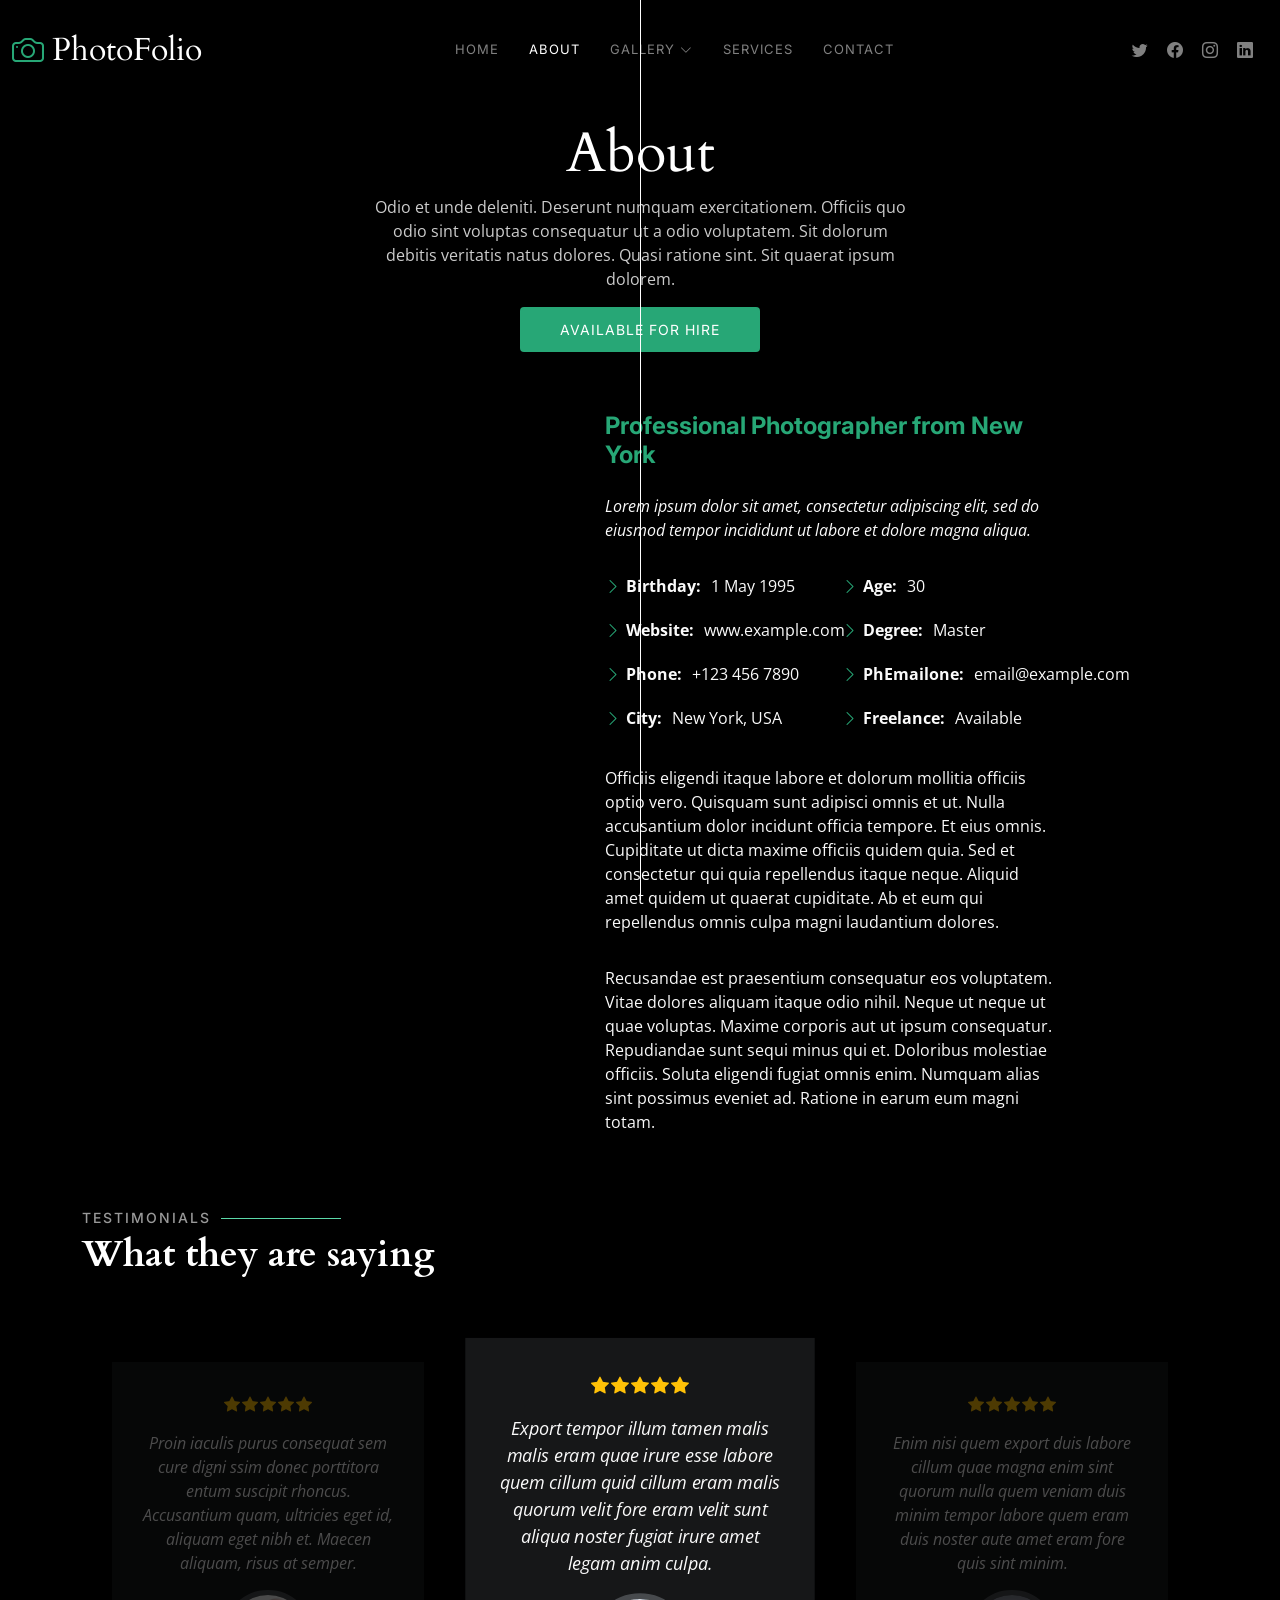
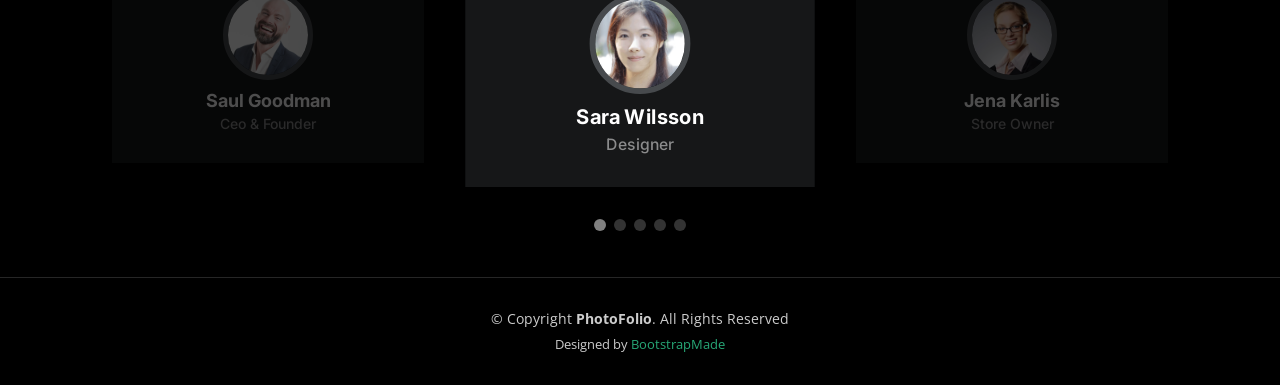
==== about.html @ 119ebf1f "initial" ====
<!DOCTYPE html>
<html lang="en">

<head>
  <meta charset="utf-8">
  <meta content="width=device-width, initial-scale=1.0" name="viewport">

  <title>PhotoFolio Bootstrap Template - About</title>
  <meta content="" name="description">
  <meta content="" name="keywords">

  <!-- Favicons -->
  <link href="assets/img/favicon.png" rel="icon">
  <link href="assets/img/apple-touch-icon.png" rel="apple-touch-icon">

  <!-- Google Fonts -->
  <link rel="preconnect" href="https://fonts.googleapis.com">
  <link rel="preconnect" href="https://fonts.gstatic.com" crossorigin>
  <link href="https://fonts.googleapis.com/css2?family=Open+Sans:ital,wght@0,300;0,400;0,500;0,600;0,700;1,300;1,400;1,600;1,700&family=Inter:ital,wght@0,300;0,400;0,500;0,600;0,700;1,300;1,400;1,500;1,600;1,700&family=Cardo:ital,wght@0,400;0,700;1,400&display=swap" rel="stylesheet">

  <!-- Vendor CSS Files -->
  <link href="assets/vendor/bootstrap/css/bootstrap.min.css" rel="stylesheet">
  <link href="assets/vendor/bootstrap-icons/bootstrap-icons.css" rel="stylesheet">
  <link href="assets/vendor/swiper/swiper-bundle.min.css" rel="stylesheet">
  <link href="assets/vendor/glightbox/css/glightbox.min.css" rel="stylesheet">
  <link href="assets/vendor/aos/aos.css" rel="stylesheet">

  <!-- Template Main CSS File -->
  <link href="assets/css/main.css" rel="stylesheet">

  <!-- =======================================================
  * Template Name: PhotoFolio
  * Updated: Sep 18 2023 with Bootstrap v5.3.2
  * Template URL: https://bootstrapmade.com/photofolio-bootstrap-photography-website-template/
  * Author: BootstrapMade.com
  * License: https://bootstrapmade.com/license/
  ======================================================== -->
</head>

<body>

  <!-- ======= Header ======= -->
  <header id="header" class="header d-flex align-items-center fixed-top">
    <div class="container-fluid d-flex align-items-center justify-content-between">

      <a href="index.html" class="logo d-flex align-items-center  me-auto me-lg-0">
        <!-- Uncomment the line below if you also wish to use an image logo -->
        <!-- <img src="assets/img/logo.png" alt=""> -->
        <i class="bi bi-camera"></i>
        <h1>PhotoFolio</h1>
      </a>

      <nav id="navbar" class="navbar">
        <ul>
          <li><a href="index.html">Home</a></li>
          <li><a href="about.html" class="active">About</a></li>
          <li class="dropdown"><a href="#"><span>Gallery</span> <i class="bi bi-chevron-down dropdown-indicator"></i></a>
            <ul>
              <li><a href="gallery.html">Nature</a></li>
              <li><a href="gallery.html">People</a></li>
              <li><a href="gallery.html">Architecture</a></li>
              <li><a href="gallery.html">Animals</a></li>
              <li><a href="gallery.html">Sports</a></li>
              <li><a href="gallery.html">Travel</a></li>
              <li class="dropdown"><a href="#"><span>Sub Menu</span> <i class="bi bi-chevron-down dropdown-indicator"></i></a>
                <ul>
                  <li><a href="#">Sub Menu 1</a></li>
                  <li><a href="#">Sub Menu 2</a></li>
                  <li><a href="#">Sub Menu 3</a></li>
                </ul>
              </li>
            </ul>
          </li>
          <li><a href="services.html">Services</a></li>
          <li><a href="contact.html">Contact</a></li>
        </ul>
      </nav><!-- .navbar -->

      <div class="header-social-links">
        <a href="#" class="twitter"><i class="bi bi-twitter"></i></a>
        <a href="#" class="facebook"><i class="bi bi-facebook"></i></a>
        <a href="#" class="instagram"><i class="bi bi-instagram"></i></a>
        <a href="#" class="linkedin"><i class="bi bi-linkedin"></i></i></a>
      </div>
      <i class="mobile-nav-toggle mobile-nav-show bi bi-list"></i>
      <i class="mobile-nav-toggle mobile-nav-hide d-none bi bi-x"></i>

    </div>
  </header><!-- End Header -->

  <main id="main" data-aos="fade" data-aos-delay="1500">

    <!-- ======= End Page Header ======= -->
    <div class="page-header d-flex align-items-center">
      <div class="container position-relative">
        <div class="row d-flex justify-content-center">
          <div class="col-lg-6 text-center">
            <h2>About</h2>
            <p>Odio et unde deleniti. Deserunt numquam exercitationem. Officiis quo odio sint voluptas consequatur ut a odio voluptatem. Sit dolorum debitis veritatis natus dolores. Quasi ratione sint. Sit quaerat ipsum dolorem.</p>

            <a class="cta-btn" href="contact.html">Available for hire</a>

          </div>
        </div>
      </div>
    </div><!-- End Page Header -->

    <!-- ======= About Section ======= -->
    <section id="about" class="about">
      <div class="container">

        <div class="row gy-4 justify-content-center">
          <div class="col-lg-4">
            <img src="assets/img/profile-img.jpg" class="img-fluid" alt="">
          </div>
          <div class="col-lg-5 content">
            <h2>Professional Photographer from New York</h2>
            <p class="fst-italic py-3">
              Lorem ipsum dolor sit amet, consectetur adipiscing elit, sed do eiusmod tempor incididunt ut labore et dolore
              magna aliqua.
            </p>
            <div class="row">
              <div class="col-lg-6">
                <ul>
                  <li><i class="bi bi-chevron-right"></i> <strong>Birthday:</strong> <span>1 May 1995</span></li>
                  <li><i class="bi bi-chevron-right"></i> <strong>Website:</strong> <span>www.example.com</span></li>
                  <li><i class="bi bi-chevron-right"></i> <strong>Phone:</strong> <span>+123 456 7890</span></li>
                  <li><i class="bi bi-chevron-right"></i> <strong>City:</strong> <span>New York, USA</span></li>
                </ul>
              </div>
              <div class="col-lg-6">
                <ul>
                  <li><i class="bi bi-chevron-right"></i> <strong>Age:</strong> <span>30</span></li>
                  <li><i class="bi bi-chevron-right"></i> <strong>Degree:</strong> <span>Master</span></li>
                  <li><i class="bi bi-chevron-right"></i> <strong>PhEmailone:</strong> <span>email@example.com</span></li>
                  <li><i class="bi bi-chevron-right"></i> <strong>Freelance:</strong> <span>Available</span></li>
                </ul>
              </div>
            </div>
            <p class="py-3">
              Officiis eligendi itaque labore et dolorum mollitia officiis optio vero. Quisquam sunt adipisci omnis et ut. Nulla accusantium dolor incidunt officia tempore. Et eius omnis.
              Cupiditate ut dicta maxime officiis quidem quia. Sed et consectetur qui quia repellendus itaque neque. Aliquid amet quidem ut quaerat cupiditate. Ab et eum qui repellendus omnis culpa magni laudantium dolores.
            </p>
            <p class="m-0">
              Recusandae est praesentium consequatur eos voluptatem. Vitae dolores aliquam itaque odio nihil. Neque ut neque ut quae voluptas. Maxime corporis aut ut ipsum consequatur. Repudiandae sunt sequi minus qui et. Doloribus molestiae officiis.
              Soluta eligendi fugiat omnis enim. Numquam alias sint possimus eveniet ad. Ratione in earum eum magni totam.
            </p>
          </div>
        </div>

      </div>
    </section><!-- End About Section -->

    <!-- ======= Testimonials Section ======= -->
    <section id="testimonials" class="testimonials">
      <div class="container">

        <div class="section-header">
          <h2>Testimonials</h2>
          <p>What they are saying</p>
        </div>

        <div class="slides-3 swiper">
          <div class="swiper-wrapper">

            <div class="swiper-slide">
              <div class="testimonial-item">
                <div class="stars">
                  <i class="bi bi-star-fill"></i><i class="bi bi-star-fill"></i><i class="bi bi-star-fill"></i><i class="bi bi-star-fill"></i><i class="bi bi-star-fill"></i>
                </div>
                <p>
                  Proin iaculis purus consequat sem cure digni ssim donec porttitora entum suscipit rhoncus. Accusantium quam, ultricies eget id, aliquam eget nibh et. Maecen aliquam, risus at semper.
                </p>
                <div class="profile mt-auto">
                  <img src="assets/img/testimonials/testimonials-1.jpg" class="testimonial-img" alt="">
                  <h3>Saul Goodman</h3>
                  <h4>Ceo &amp; Founder</h4>
                </div>
              </div>
            </div><!-- End testimonial item -->

            <div class="swiper-slide">
              <div class="testimonial-item">
                <div class="stars">
                  <i class="bi bi-star-fill"></i><i class="bi bi-star-fill"></i><i class="bi bi-star-fill"></i><i class="bi bi-star-fill"></i><i class="bi bi-star-fill"></i>
                </div>
                <p>
                  Export tempor illum tamen malis malis eram quae irure esse labore quem cillum quid cillum eram malis quorum velit fore eram velit sunt aliqua noster fugiat irure amet legam anim culpa.
                </p>
                <div class="profile mt-auto">
                  <img src="assets/img/testimonials/testimonials-2.jpg" class="testimonial-img" alt="">
                  <h3>Sara Wilsson</h3>
                  <h4>Designer</h4>
                </div>
              </div>
            </div><!-- End testimonial item -->

            <div class="swiper-slide">
              <div class="testimonial-item">
                <div class="stars">
                  <i class="bi bi-star-fill"></i><i class="bi bi-star-fill"></i><i class="bi bi-star-fill"></i><i class="bi bi-star-fill"></i><i class="bi bi-star-fill"></i>
                </div>
                <p>
                  Enim nisi quem export duis labore cillum quae magna enim sint quorum nulla quem veniam duis minim tempor labore quem eram duis noster aute amet eram fore quis sint minim.
                </p>
                <div class="profile mt-auto">
                  <img src="assets/img/testimonials/testimonials-3.jpg" class="testimonial-img" alt="">
                  <h3>Jena Karlis</h3>
                  <h4>Store Owner</h4>
                </div>
              </div>
            </div><!-- End testimonial item -->

            <div class="swiper-slide">
              <div class="testimonial-item">
                <div class="stars">
                  <i class="bi bi-star-fill"></i><i class="bi bi-star-fill"></i><i class="bi bi-star-fill"></i><i class="bi bi-star-fill"></i><i class="bi bi-star-fill"></i>
                </div>
                <p>
                  Fugiat enim eram quae cillum dolore dolor amet nulla culpa multos export minim fugiat minim velit minim dolor enim duis veniam ipsum anim magna sunt elit fore quem dolore labore illum veniam.
                </p>
                <div class="profile mt-auto">
                  <img src="assets/img/testimonials/testimonials-4.jpg" class="testimonial-img" alt="">
                  <h3>Matt Brandon</h3>
                  <h4>Freelancer</h4>
                </div>
              </div>
            </div><!-- End testimonial item -->

            <div class="swiper-slide">
              <div class="testimonial-item">
                <div class="stars">
                  <i class="bi bi-star-fill"></i><i class="bi bi-star-fill"></i><i class="bi bi-star-fill"></i><i class="bi bi-star-fill"></i><i class="bi bi-star-fill"></i>
                </div>
                <p>
                  Quis quorum aliqua sint quem legam fore sunt eram irure aliqua veniam tempor noster veniam enim culpa labore duis sunt culpa nulla illum cillum fugiat legam esse veniam culpa fore nisi cillum quid.
                </p>
                <div class="profile mt-auto">
                  <img src="assets/img/testimonials/testimonials-5.jpg" class="testimonial-img" alt="">
                  <h3>John Larson</h3>
                  <h4>Entrepreneur</h4>
                </div>
              </div>
            </div><!-- End testimonial item -->

          </div>
          <div class="swiper-pagination"></div>
        </div>

      </div>
    </section><!-- End Testimonials Section -->

  </main><!-- End #main -->

  <!-- ======= Footer ======= -->
  <footer id="footer" class="footer">
    <div class="container">
      <div class="copyright">
        &copy; Copyright <strong><span>PhotoFolio</span></strong>. All Rights Reserved
      </div>
      <div class="credits">
        <!-- All the links in the footer should remain intact. -->
        <!-- You can delete the links only if you purchased the pro version. -->
        <!-- Licensing information: https://bootstrapmade.com/license/ -->
        <!-- Purchase the pro version with working PHP/AJAX contact form: https://bootstrapmade.com/photofolio-bootstrap-photography-website-template/ -->
        Designed by <a href="https://bootstrapmade.com/">BootstrapMade</a>
      </div>
    </div>
  </footer><!-- End Footer -->

  <a href="#" class="scroll-top d-flex align-items-center justify-content-center"><i class="bi bi-arrow-up-short"></i></a>

  <div id="preloader">
    <div class="line"></div>
  </div>

  <!-- Vendor JS Files -->
  <script src="assets/vendor/bootstrap/js/bootstrap.bundle.min.js"></script>
  <script src="assets/vendor/swiper/swiper-bundle.min.js"></script>
  <script src="assets/vendor/glightbox/js/glightbox.min.js"></script>
  <script src="assets/vendor/aos/aos.js"></script>
  <script src="assets/vendor/php-email-form/validate.js"></script>

  <!-- Template Main JS File -->
  <script src="assets/js/main.js"></script>

</body>

</html>
---- assets/css/main.css ----
/**
* Template Name: PhotoFolio
* Updated: Sep 18 2023 with Bootstrap v5.3.2
* Template URL: https://bootstrapmade.com/photofolio-bootstrap-photography-website-template/
* Author: BootstrapMade.com
* License: https://bootstrapmade.com/license/
*/

/*--------------------------------------------------------------
# Set main reusable colors and fonts using CSS variables
# Learn more about CSS variables at https://developer.mozilla.org/en-US/docs/Web/CSS/Using_CSS_custom_properties
--------------------------------------------------------------*/
/* Fonts */
:root {
  --font-default: "Open Sans", system-ui, -apple-system, "Segoe UI", Roboto, "Helvetica Neue", Arial, "Noto Sans", "Liberation Sans", sans-serif, "Apple Color Emoji", "Segoe UI Emoji", "Segoe UI Symbol", "Noto Color Emoji";
  --font-primary: "Inter", sans-serif;
  --font-secondary: "Cardo", sans-serif;
}

/* Colors */
:root {
  --color-default: #fafafa;
  --color-primary: #27a776;
  --color-secondary: #161718;
}

/* Smooth scroll behavior */
:root {
  scroll-behavior: smooth;
}

/*--------------------------------------------------------------
# General
--------------------------------------------------------------*/
body {
  font-family: var(--font-default);
  color: var(--color-default);
  background-color: #000;
}

a {
  color: var(--color-primary);
  text-decoration: none;
}

a:hover {
  color: #32cf93;
  text-decoration: none;
}

h1,
h2,
h3,
h4,
h5,
h6 {
  font-family: var(--font-primary);
}

/*--------------------------------------------------------------
# Sections & Section Header
--------------------------------------------------------------*/
.section-header {
  padding-bottom: 40px;
}

.section-header h2 {
  font-size: 14px;
  font-weight: 500;
  padding: 0;
  line-height: 1px;
  margin: 0 0 5px 0;
  letter-spacing: 2px;
  text-transform: uppercase;
  color: rgba(255, 255, 255, 0.6);
  font-family: var(--font-primary);
}

.section-header h2::after {
  content: "";
  width: 120px;
  height: 1px;
  display: inline-block;
  background: #5bd9a9;
  margin: 4px 10px;
}

.section-header p {
  margin: 0;
  margin: 0;
  font-size: 36px;
  font-weight: 700;
  font-family: var(--font-secondary);
  color: #fff;
}

/*--------------------------------------------------------------
# Page Header
--------------------------------------------------------------*/
.page-header {
  padding: 120px 0 60px 0;
  min-height: 30vh;
  position: relative;
}

.page-header h2 {
  font-size: 56px;
  font-weight: 500;
  color: #fff;
  font-family: var(--font-secondary);
}

@media (max-width: 768px) {
  .page-header h2 {
    font-size: 36px;
  }
}

.page-header p {
  color: rgba(255, 255, 255, 0.8);
}

.page-header .cta-btn {
  font-family: var(--font-primary);
  font-weight: 400;
  font-size: 14px;
  display: inline-block;
  padding: 12px 40px;
  border-radius: 4px;
  letter-spacing: 1px;
  text-transform: uppercase;
  transition: 0.3s;
  color: #fff;
  background: var(--color-primary);
}

.page-header .cta-btn:hover {
  background: #2cbc85;
}

/*--------------------------------------------------------------
# Scroll top button
--------------------------------------------------------------*/
.scroll-top {
  position: fixed;
  visibility: hidden;
  opacity: 0;
  right: 15px;
  bottom: -15px;
  z-index: 99999;
  background: var(--color-primary);
  width: 44px;
  height: 44px;
  border-radius: 50px;
  transition: all 0.4s;
}

.scroll-top i {
  font-size: 24px;
  color: #fff;
  line-height: 0;
}

.scroll-top:hover {
  background: rgba(39, 167, 118, 0.8);
  color: #fff;
}

.scroll-top.active {
  visibility: visible;
  opacity: 1;
  bottom: 15px;
}

/*--------------------------------------------------------------
# Preloader
--------------------------------------------------------------*/
#preloader {
  display: flex;
  position: fixed;
  inset: 0;
  width: 100%;
  height: 100vh;
  z-index: 99999;
}

#preloader:before,
#preloader:after {
  content: "";
  background-color: var(--color-secondary);
  position: absolute;
  inset: 0;
  width: 50%;
  height: 100%;
  transition: all 0.3s ease 0s;
  z-index: -1;
}

#preloader:after {
  left: auto;
  right: 0;
}

#preloader .line {
  position: relative;
  overflow: hidden;
  margin: auto;
  width: 1px;
  height: 280px;
  transition: all 0.8s ease 0s;
}

#preloader .line:before {
  content: "";
  position: absolute;
  background-color: #fff;
  left: 0;
  top: 50%;
  width: 1px;
  height: 0%;
  transform: translateY(-50%);
  animation: lineincrease 1000ms ease-in-out 0s forwards;
}

#preloader .line:after {
  content: "";
  position: absolute;
  background-color: #999;
  left: 0;
  top: 0;
  width: 1px;
  height: 100%;
  transform: translateY(-100%);
  animation: linemove 1200ms linear 0s infinite;
  animation-delay: 2000ms;
}

#preloader.loaded .line {
  opacity: 0;
  height: 100% !important;
}

#preloader.loaded .line:after {
  opacity: 0;
}

#preloader.loaded:before,
#preloader.loaded:after {
  animation: preloaderfinish 300ms ease-in-out 500ms forwards;
}

@keyframes lineincrease {
  0% {
    height: 0%;
  }

  100% {
    height: 100%;
  }
}

@keyframes linemove {
  0% {
    transform: translateY(200%);
  }

  100% {
    transform: translateY(-100%);
  }
}

@keyframes preloaderfinish {
  0% {
    width: 5 0%;
  }

  100% {
    width: 0%;
  }
}

/*--------------------------------------------------------------
# Header
--------------------------------------------------------------*/
.header {
  transition: all 0.5s;
  z-index: 997;
  padding: 30px 0;
  background-color: #000;
}

.header .logo {
  transition: 0.3s;
}

.header .logo img {
  max-height: 40px;
  margin-right: 8px;
}

.header .logo h1 {
  font-size: 32px;
  margin: 0;
  font-weight: 400;
  color: #fff;
  font-family: var(--font-secondary);
}

.header .logo i {
  font-size: 32px;
  margin-right: 8px;
  line-height: 0;
}

@media (max-width: 575px) {
  .header .logo h1 {
    font-size: 26px;
  }

  .header .logo i {
    font-size: 24px;
  }
}

.header .header-social-links {
  padding-right: 15px;
}

.header .header-social-links a {
  color: rgba(255, 255, 255, 0.5);
  padding-left: 15px;
  display: inline-block;
  line-height: 0px;
  transition: 0.3s;
  font-size: 16px;
}

.header .header-social-links a:hover {
  color: #fff;
}

@media (max-width: 575px) {
  .header .header-social-links a {
    padding-left: 5px;
  }
}

/*--------------------------------------------------------------
# Desktop Navigation
--------------------------------------------------------------*/
@media (min-width: 1280px) {
  .navbar {
    padding: 0;
  }

  .navbar ul {
    margin: 0;
    padding: 0;
    display: flex;
    list-style: none;
    align-items: center;
  }

  .navbar li {
    position: relative;
  }

  .navbar a,
  .navbar a:focus {
    display: flex;
    align-items: center;
    justify-content: space-between;
    padding: 10px 0 10px 30px;
    font-family: var(--font-primary);
    text-transform: uppercase;
    letter-spacing: 1px;
    font-size: 13px;
    font-weight: 400;
    color: rgba(255, 255, 255, 0.5);
    white-space: nowrap;
    transition: 0.3s;
  }

  .navbar a i,
  .navbar a:focus i {
    font-size: 12px;
    line-height: 0;
    margin-left: 5px;
  }

  .navbar a:hover,
  .navbar .active,
  .navbar .active:focus,
  .navbar li:hover>a {
    color: #fff;
  }

  .navbar .dropdown ul {
    display: block;
    position: absolute;
    left: 14px;
    top: calc(100% + 30px);
    margin: 0;
    padding: 10px 0;
    z-index: 99;
    opacity: 0;
    visibility: hidden;
    background: var(--color-secondary);
    transition: 0.3s;
    border-radius: 4px;
  }

  .navbar .dropdown ul li {
    min-width: 200px;
  }

  .navbar .dropdown ul a {
    padding: 10px 20px;
    font-size: 15px;
    text-transform: none;
    font-weight: 400;
  }

  .navbar .dropdown ul a i {
    font-size: 12px;
  }

  .navbar .dropdown ul a:hover,
  .navbar .dropdown ul .active:hover,
  .navbar .dropdown ul li:hover>a {
    color: #fff;
  }

  .navbar .dropdown:hover>ul {
    opacity: 1;
    top: 100%;
    visibility: visible;
  }

  .navbar .dropdown .dropdown ul {
    top: 0;
    left: calc(100% - 30px);
    visibility: hidden;
  }

  .navbar .dropdown .dropdown:hover>ul {
    opacity: 1;
    top: 0;
    left: 100%;
    visibility: visible;
  }
}

@media (min-width: 1280px) and (max-width: 1366px) {
  .navbar .dropdown .dropdown ul {
    left: -90%;
  }

  .navbar .dropdown .dropdown:hover>ul {
    left: -100%;
  }
}

@media (min-width: 1280px) {

  .mobile-nav-show,
  .mobile-nav-hide {
    display: none;
  }
}

/*--------------------------------------------------------------
# Mobile Navigation
--------------------------------------------------------------*/
@media (max-width: 1279px) {
  .navbar {
    position: fixed;
    top: 0;
    right: -100%;
    width: 100%;
    max-width: 400px;
    bottom: 0;
    transition: 0.3s;
    z-index: 9997;
  }

  .navbar ul {
    position: absolute;
    inset: 0;
    padding: 50px 0 10px 0;
    margin: 0;
    background: rgba(0, 0, 0, 0.9);
    overflow-y: auto;
    transition: 0.3s;
    z-index: 9998;
  }

  .navbar a,
  .navbar a:focus {
    display: flex;
    align-items: center;
    justify-content: space-between;
    padding: 10px 20px;
    font-family: var(--font-primary);
    font-size: 13px;
    text-transform: uppercase;
    font-weight: 400;
    color: rgba(255, 255, 255, 0.5);
    letter-spacing: 1px;
    white-space: nowrap;
    transition: 0.3s;
  }

  .navbar a i,
  .navbar a:focus i {
    font-size: 12px;
    line-height: 0;
    margin-left: 5px;
  }

  .navbar a:hover,
  .navbar .active,
  .navbar .active:focus,
  .navbar li:hover>a {
    color: #fff;
  }

  .navbar .dropdown ul,
  .navbar .dropdown .dropdown ul {
    position: static;
    display: none;
    padding: 10px 0;
    margin: 10px 20px;
    transition: all 0.5s ease-in-out;
    border: 1px solid black;
  }

  .navbar .dropdown>.dropdown-active,
  .navbar .dropdown .dropdown>.dropdown-active {
    display: block;
  }

  .mobile-nav-show {
    color: #fff;
    font-size: 28px;
    cursor: pointer;
    line-height: 0;
    transition: 0.5s;
    z-index: 9999;
    margin: 0 10px 0 10px;
  }

  .mobile-nav-hide {
    color: #fff;
    font-size: 32px;
    cursor: pointer;
    line-height: 0;
    transition: 0.5s;
    position: fixed;
    right: 20px;
    top: 20px;
    z-index: 9999;
  }

  .mobile-nav-active {
    overflow: hidden;
  }

  .mobile-nav-active .navbar {
    right: 0;
  }

  .mobile-nav-active .navbar:before {
    content: "";
    position: fixed;
    inset: 0;
    background: rgba(22, 23, 24, 0.8);
    z-index: 9996;
  }
}

/*--------------------------------------------------------------
# About Section
--------------------------------------------------------------*/
.about .content h2 {
  font-weight: 700;
  font-size: 24px;
  color: var(--color-primary);
}

.about .content ul {
  list-style: none;
  padding: 0;
}

.about .content ul li {
  margin-bottom: 20px;
  display: flex;
  align-items: center;
}

.about .content ul strong {
  margin-right: 10px;
}

.about .content ul i {
  font-size: 16px;
  margin-right: 5px;
  color: var(--color-primary);
  line-height: 0;
}

/*--------------------------------------------------------------
# Testimonials Section
--------------------------------------------------------------*/
.testimonials {
  margin-top: 80px;
}

.testimonials .testimonial-item {
  box-sizing: content-box;
  padding: 30px;
  margin: 40px 30px;
  background: var(--color-secondary);
  min-height: 320px;
  display: flex;
  flex-direction: column;
  text-align: center;
  transition: 0.3s;
}

.testimonials .testimonial-item .stars {
  margin-bottom: 15px;
}

.testimonials .testimonial-item .stars i {
  color: #ffc107;
  margin: 0 1px;
}

.testimonials .testimonial-item .testimonial-img {
  width: 90px;
  border-radius: 50%;
  border: 5px solid #474a4d;
  margin: 0 auto;
}

.testimonials .testimonial-item h3 {
  font-size: 18px;
  font-weight: bold;
  margin: 10px 0 5px 0;
  color: #fff;
}

.testimonials .testimonial-item h4 {
  font-size: 14px;
  color: rgba(255, 255, 255, 0.5);
  margin: 0;
}

.testimonials .testimonial-item p {
  font-style: italic;
  margin: 0 auto 15px auto;
}

.testimonials .swiper-pagination {
  margin-top: 20px;
  position: relative;
}

.testimonials .swiper-pagination .swiper-pagination-bullet {
  width: 12px;
  height: 12px;
  background-color: rgba(255, 255, 255, 0.2);
  opacity: 1;
}

.testimonials .swiper-pagination .swiper-pagination-bullet-active {
  background-color: rgba(255, 255, 255, 0.5);
}

.testimonials .swiper-slide {
  opacity: 0.3;
}

@media (max-width: 1199px) {
  .testimonials .swiper-slide-active {
    opacity: 1;
  }

  .testimonials .swiper-pagination {
    margin-top: 0;
  }

  .testimonials .testimonial-item {
    margin: 40px 20px;
  }
}

@media (min-width: 1200px) {
  .testimonials .swiper-slide-next {
    opacity: 1;
    transform: scale(1.12);
  }
}

/*--------------------------------------------------------------
# Pricing Section
--------------------------------------------------------------*/
.gallery {
  margin-top: 40px;
}

.gallery .gallery-item {
  position: relative;
  overflow: hidden;
  border-radius: 10px;
}

.gallery .gallery-item img {
  transition: 0.3s;
}

.gallery .gallery-links {
  position: absolute;
  inset: 0;
  opacity: 0;
  transition: all ease-in-out 0.3s;
  background: rgba(0, 0, 0, 0.6);
  z-index: 3;
}

.gallery .gallery-links .preview-link,
.gallery .gallery-links .details-link {
  font-size: 20px;
  color: rgba(255, 255, 255, 0.5);
  transition: 0.3s;
  line-height: 1.2;
  margin: 30px 8px 0 8px;
}

.gallery .gallery-links .preview-link:hover,
.gallery .gallery-links .details-link:hover {
  color: #fff;
}

.gallery .gallery-links .details-link {
  font-size: 30px;
  line-height: 0;
}

.gallery .gallery-item:hover .gallery-links {
  opacity: 1;
}

.gallery .gallery-item:hover .preview-link,
.gallery .gallery-item:hover .details-link {
  margin-top: 0;
}

.gallery .gallery-item:hover img {
  transform: scale(1.1);
}

.glightbox-clean .gslide-description {
  background: #222425;
}

.glightbox-clean .gslide-title {
  color: rgba(255, 255, 255, 0.8);
  margin: 0;
}

/*--------------------------------------------------------------
# Gallery Single Section
--------------------------------------------------------------*/
.gallery-single .portfolio-details-slider img {
  width: 100%;
}

.gallery-single .portfolio-details-slider .swiper-pagination .swiper-pagination-bullet {
  width: 12px;
  height: 12px;
  background-color: rgba(255, 255, 255, 0.7);
  opacity: 1;
}

.gallery-single .portfolio-details-slider .swiper-pagination .swiper-pagination-bullet-active {
  background-color: var(--color-primary);
}

.gallery-single .swiper-button-prev,
.gallery-single .swiper-button-next {
  width: 48px;
  height: 48px;
}

.gallery-single .swiper-button-prev:after,
.gallery-single .swiper-button-next:after {
  color: rgba(255, 255, 255, 0.8);
  background-color: rgba(0, 0, 0, 0.2);
  font-size: 24px;
  border-radius: 50%;
  width: 48px;
  height: 48px;
  display: flex;
  align-items: center;
  justify-content: center;
  transition: 0.3s;
}

.gallery-single .swiper-button-prev:hover:after,
.gallery-single .swiper-button-next:hover:after {
  background-color: rgba(0, 0, 0, 0.6);
}

@media (max-width: 575px) {

  .gallery-single .swiper-button-prev,
  .gallery-single .swiper-button-next {
    display: none;
  }
}

.gallery-single .portfolio-info h3 {
  font-size: 22px;
  font-weight: 700;
  margin-bottom: 20px;
  padding-bottom: 20px;
  position: relative;
  font-family: var(--font-secondary);
}

.gallery-single .portfolio-info h3:after {
  content: "";
  position: absolute;
  display: block;
  width: 50px;
  height: 3px;
  background: var(--color-primary);
  left: 0;
  bottom: 0;
}

.gallery-single .portfolio-info ul {
  list-style: none;
  padding: 0;
  font-size: 15px;
}

.gallery-single .portfolio-info ul li {
  display: flex;
  flex-direction: column;
  padding-bottom: 15px;
}

.gallery-single .portfolio-info ul strong {
  text-transform: uppercase;
  font-weight: 400;
  color: #6b7075;
  font-size: 14px;
}

.gallery-single .portfolio-info .btn-visit {
  padding: 8px 40px;
  background: var(--color-primary);
  color: #fff;
  border-radius: 50px;
  transition: 0.3s;
}

.gallery-single .portfolio-info .btn-visit:hover {
  background: #2cbc85;
}

.gallery-single .portfolio-description h2 {
  font-size: 26px;
  font-weight: 700;
  margin-bottom: 20px;
  color: #fff;
  font-family: var(--font-secondary);
}

.gallery-single .portfolio-description p {
  padding: 0;
}

.gallery-single .portfolio-description .testimonial-item {
  padding: 30px 30px 0 30px;
  position: relative;
  background: var(--color-secondary);
  height: 100%;
  margin-bottom: 50px;
}

.gallery-single .portfolio-description .testimonial-item .testimonial-img {
  width: 90px;
  border-radius: 50px;
  border: 6px solid #2e3133;
  float: left;
  margin: 0 10px 0 0;
}

.gallery-single .portfolio-description .testimonial-item h3 {
  font-size: 18px;
  font-weight: bold;
  margin: 15px 0 5px 0;
  padding-top: 20px;
}

.gallery-single .portfolio-description .testimonial-item h4 {
  font-size: 14px;
  color: rgba(255, 255, 255, 0.6);
  margin: 0;
}

.gallery-single .portfolio-description .testimonial-item .quote-icon-left,
.gallery-single .portfolio-description .testimonial-item .quote-icon-right {
  color: #5bd9a9;
  font-size: 26px;
  line-height: 0;
}

.gallery-single .portfolio-description .testimonial-item .quote-icon-left {
  display: inline-block;
  left: -5px;
  position: relative;
}

.gallery-single .portfolio-description .testimonial-item .quote-icon-right {
  display: inline-block;
  right: -5px;
  position: relative;
  top: 10px;
  transform: scale(-1, -1);
}

.gallery-single .portfolio-description .testimonial-item p {
  font-style: italic;
  margin: 0 0 15px 0 0 0;
  padding: 0;
}

/*--------------------------------------------------------------
# Services Section
--------------------------------------------------------------*/
.services .service-item {
  padding: 50px 30px;
  transition: all ease-in-out 0.4s;
  background: var(--color-secondary);
  height: 100%;
  overflow: hidden;
  z-index: 1;
}

.services .service-item:before {
  content: "";
  position: absolute;
  background: #1d1f20;
  top: -200px;
  transition: all 0.3s;
  z-index: -1;
}

.services .service-item i {
  background: var(--color-primary);
  color: #fff;
  font-size: 24px;
  transition: 0.3s;
  display: flex;
  align-items: center;
  justify-content: center;
  width: 56px;
  height: 56px;
  border-radius: 50%;
}

.services .service-item h4 {
  font-weight: 600;
  margin: 15px 0 0 0;
  transition: 0.3s;
  font-size: 20px;
}

.services .service-item h4 a {
  color: #fff;
}

.services .service-item p {
  line-height: 24px;
  font-size: 14px;
  margin: 15px 0 0 0;
}

.services .service-item:hover:before {
  background: var(--color-primary);
  right: 0;
  top: 0;
  width: 100%;
  height: 100%;
  border-radius: 0px;
}

.services .service-item:hover h4 a,
.services .service-item:hover p {
  color: #fff;
}

.services .service-item:hover i {
  background: #fff;
  color: var(--color-primary);
}

/*--------------------------------------------------------------
# Pricing Section
--------------------------------------------------------------*/
.pricing {
  margin-top: 80px;
}

.pricing .pricing-item {
  border-bottom: 1px dashed #474a4d;
  width: 100%;
  height: 100%;
  padding: 0 0 15px 0;
}

.pricing .pricing-item h3 {
  margin: 0;
  font-size: 18px;
  font-weight: 500;
  color: rgba(255, 255, 255, 0.6);
}

.pricing .pricing-item h4 {
  margin: 0;
  font-size: 16px;
}

/*--------------------------------------------------------------
# Contact Section
--------------------------------------------------------------*/
.contact .info-item+.info-item {
  margin-top: 40px;
}

.contact .info-item i {
  font-size: 20px;
  color: var(--color-primary);
  float: left;
  width: 44px;
  height: 44px;
  background: #222425;
  display: flex;
  justify-content: center;
  align-items: center;
  border-radius: 50px;
  transition: all 0.3s ease-in-out;
  margin-right: 15px;
}

.contact .info-item h4 {
  padding: 0;
  font-size: 20px;
  font-weight: 600;
  margin-bottom: 5px;
  color: rgba(255, 255, 255, 0.5);
}

.contact .info-item p {
  padding: 0;
  margin-bottom: 0;
  font-size: 14px;
  color: #fff;
}

.contact .info-item:hover i {
  background: var(--color-primary);
  color: #fff;
}

.contact .php-email-form {
  width: 100%;
}

.contact .php-email-form .form-group {
  padding-bottom: 8px;
}

.contact .php-email-form .error-message {
  display: none;
  color: #fff;
  background: #df1529;
  text-align: left;
  padding: 15px;
  font-weight: 600;
}

.contact .php-email-form .error-message br+br {
  margin-top: 25px;
}

.contact .php-email-form .sent-message {
  display: none;
  color: #fff;
  background: var(--color-primary);
  text-align: center;
  padding: 15px;
  font-weight: 600;
}

.contact .php-email-form .loading {
  display: none;
  background: var(--color-secondary);
  text-align: center;
  padding: 15px;
  color: rgba(255, 255, 255, 0.6);
}

.contact .php-email-form .loading:before {
  content: "";
  display: inline-block;
  border-radius: 50%;
  width: 24px;
  height: 24px;
  margin: 0 10px -6px 0;
  border: 3px solid var(--color-primary);
  border-top-color: var(--color-secondary);
  animation: animate-loading 1s linear infinite;
}

.contact .php-email-form input,
.contact .php-email-form textarea {
  border-radius: 4px;
  box-shadow: none;
  font-size: 14px;
  background-color: var(--color-secondary);
  border: 1px solid #2e3133;
  color: #fff;
}

.contact .php-email-form input {
  height: 44px;
}

.contact .php-email-form textarea {
  padding: 10px 12px;
}

.contact .php-email-form button[type=submit] {
  background: var(--color-primary);
  border: 0;
  padding: 10px 35px;
  color: #fff;
  transition: 0.4s;
  border-radius: 4px;
}

.contact .php-email-form button[type=submit]:hover {
  background: rgba(39, 167, 118, 0.8);
}

@keyframes animate-loading {
  0% {
    transform: rotate(0deg);
  }

  100% {
    transform: rotate(360deg);
  }
}

/*--------------------------------------------------------------
# Hero Section
--------------------------------------------------------------*/
.hero {
  width: 100%;
  min-height: 30vh;
  background: #000;
  background-size: cover;
  position: relative;
  padding: 140px 0 60px 0;
}

.hero h2 {
  margin: 0 0 10px 0;
  font-size: 38px;
  font-weight: 700;
  color: #fff;
  font-family: var(--font-secondary);
}

.hero h2 span {
  position: relative;
  z-index: 1;
  padding: 0 5px;
  display: inline-block;
}

.hero h2 span:before {
  content: "";
  position: absolute;
  height: 50%;
  bottom: 0;
  left: 0;
  right: 0;
  background: #AAB7B8;
  z-index: -1;
}

.hero p {
  color: rgba(255, 255, 255, 0.6);
  margin-bottom: 30px;
  font-size: 18px;
}

.hero .btn-get-started {
  font-family: var(--font-primary);
  font-weight: 400;
  font-size: 14px;
  display: inline-block;
  padding: 12px 40px;
  border-radius: 4px;
  letter-spacing: 1px;
  text-transform: uppercase;
  transition: 0.3s;
  color: #fff;
  background: var(--color-primary);
}

.hero .btn-get-started:hover {
  background: #2cbc85;
}

@media (max-width: 768px) {
  .hero h2 {
    font-size: 32px;
  }
}

/*--------------------------------------------------------------
# Footer
--------------------------------------------------------------*/
.footer {
  margin-top: 30px;
  padding: 30px 0;
  font-size: 14px;
  border-top: 1px solid rgba(255, 255, 255, 0.15);
}

.footer .copyright {
  text-align: center;
  color: rgba(255, 255, 255, 0.8);
}

.footer .credits {
  padding-top: 6px;
  text-align: center;
  font-size: 13px;
  color: rgba(255, 255, 255, 0.8);
}

.footer .credits a {
  color: var(--color-primary);
}
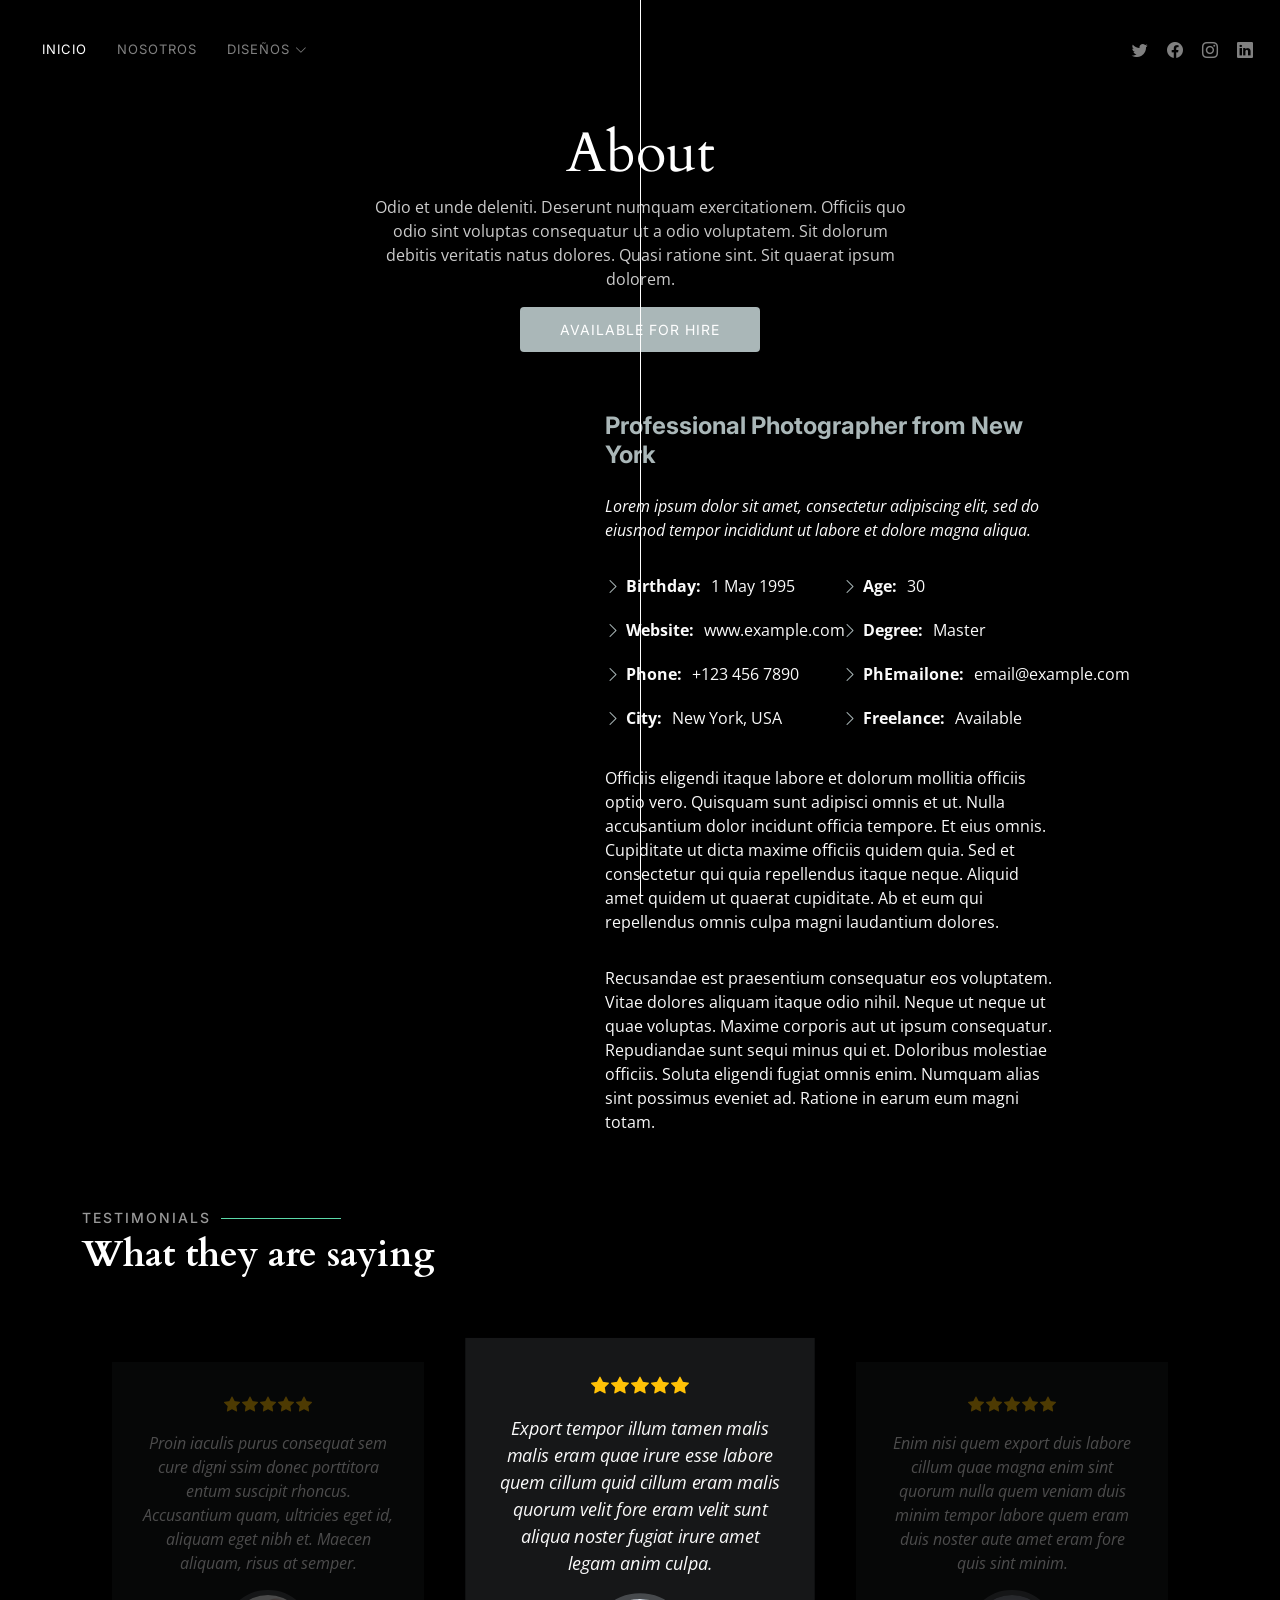
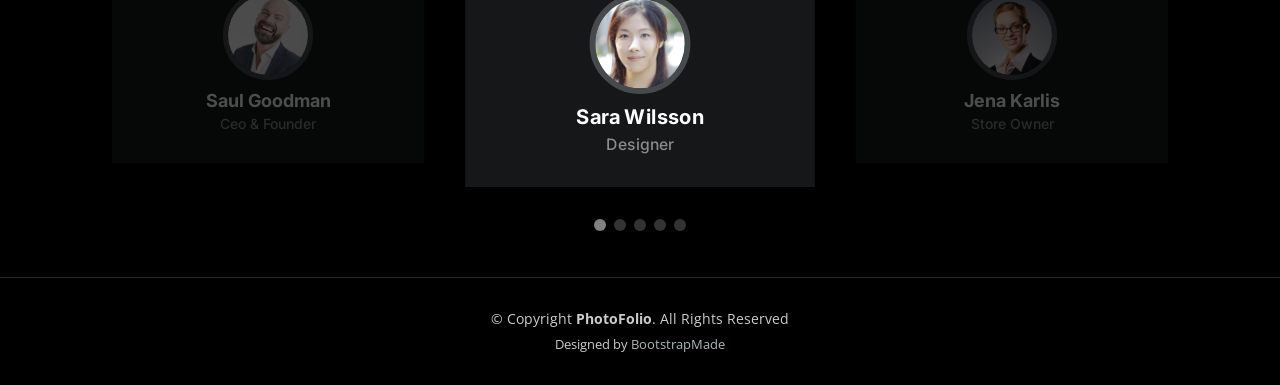
==== commit ae3fce96: "HT-01 Ajuste al inicio" ====
--- a/about.html
+++ b/about.html
@@ -5,12 +5,12 @@
   <meta charset="utf-8">
   <meta content="width=device-width, initial-scale=1.0" name="viewport">
 
-  <title>PhotoFolio Bootstrap Template - About</title>
+  <title>VISAGGE - NOSOTROS</title>
   <meta content="" name="description">
   <meta content="" name="keywords">
 
   <!-- Favicons -->
-  <link href="assets/img/favicon.png" rel="icon">
+  <link href="" rel="icon">
   <link href="assets/img/apple-touch-icon.png" rel="apple-touch-icon">
 
   <!-- Google Fonts -->
@@ -30,7 +30,7 @@
 
   <!-- =======================================================
   * Template Name: PhotoFolio
-  * Updated: Sep 18 2023 with Bootstrap v5.3.2
+  * Updated: Sep 18 2023 with Bootstrap v5.3.2
   * Template URL: https://bootstrapmade.com/photofolio-bootstrap-photography-website-template/
   * Author: BootstrapMade.com
   * License: https://bootstrapmade.com/license/
@@ -43,21 +43,14 @@
   <header id="header" class="header d-flex align-items-center fixed-top">
     <div class="container-fluid d-flex align-items-center justify-content-between">
 
-      <a href="index.html" class="logo d-flex align-items-center  me-auto me-lg-0">
-        <!-- Uncomment the line below if you also wish to use an image logo -->
-        <!-- <img src="assets/img/logo.png" alt=""> -->
-        <i class="bi bi-camera"></i>
-        <h1>PhotoFolio</h1>
-      </a>
-
       <nav id="navbar" class="navbar">
         <ul>
-          <li><a href="index.html">Home</a></li>
-          <li><a href="about.html" class="active">About</a></li>
-          <li class="dropdown"><a href="#"><span>Gallery</span> <i class="bi bi-chevron-down dropdown-indicator"></i></a>
+          <li><a href="index.html" class="active">Inicio</a></li>
+          <li><a href="about.html">Nosotros</a></li>
+          <li class="dropdown"><a href="#"><span>Diseños</span> <i class="bi bi-chevron-down dropdown-indicator"></i></a>
             <ul>
-              <li><a href="gallery.html">Nature</a></li>
-              <li><a href="gallery.html">People</a></li>
+              <li><a href="gallery.html">Deportivos</a></li>
+              <li><a href="gallery.html">Over size</a></li>
               <li><a href="gallery.html">Architecture</a></li>
               <li><a href="gallery.html">Animals</a></li>
               <li><a href="gallery.html">Sports</a></li>
@@ -71,8 +64,8 @@
               </li>
             </ul>
           </li>
-          <li><a href="services.html">Services</a></li>
-          <li><a href="contact.html">Contact</a></li>
+          <!--<li><a href="services.html">Services</a></li>
+          <li><a href="contact.html">Contact</a></li>-->
         </ul>
       </nav><!-- .navbar -->
 
--- a/assets/css/main.css
+++ b/assets/css/main.css
@@ -20,7 +20,7 @@
 /* Colors */
 :root {
   --color-default: #fafafa;
-  --color-primary: #27a776;
+  --color-primary: #AAB7B8;
   --color-secondary: #161718;
 }
 
@@ -135,7 +135,7 @@
 }
 
 .page-header .cta-btn:hover {
-  background: #2cbc85;
+  background: #94A1A2;
 }
 
 /*--------------------------------------------------------------
@@ -870,7 +870,7 @@
 }
 
 .gallery-single .portfolio-info .btn-visit:hover {
-  background: #2cbc85;
+  background: #94A1A2;
 }
 
 .gallery-single .portfolio-description h2 {
@@ -1204,7 +1204,6 @@
   bottom: 0;
   left: 0;
   right: 0;
-  background: #AAB7B8;
   z-index: -1;
 }
 
@@ -1229,7 +1228,7 @@
 }
 
 .hero .btn-get-started:hover {
-  background: #2cbc85;
+  background: #94A1A2;
 }
 
 @media (max-width: 768px) {
@@ -1262,4 +1261,43 @@
 
 .footer .credits a {
   color: var(--color-primary);
-}+}
+
+/*--------------------------------------------------------------
+# Descripcion pie de fotos
+--------------------------------------------------------------*/
+.image-details {
+  text-align: center;
+  padding: 2px;
+}
+
+.image-details figcaption {
+  font-weight: bold;
+  margin-top: 2px;
+}
+
+.price {
+  font-size: 20px;
+  margin-top: 2px;
+}
+
+.size-chart {
+  margin-top: 2px;
+  text-align: center;
+}
+
+.size-boxes {
+  display: flex;
+  justify-content: center;
+}
+
+.size-box {
+  border: 1px solid #ccc;
+  padding: 2.5px 7px;
+  margin: 0 3px;
+  cursor: pointer;
+}
+
+.size-box:hover {
+  background-color: #f0f0f0;
+}
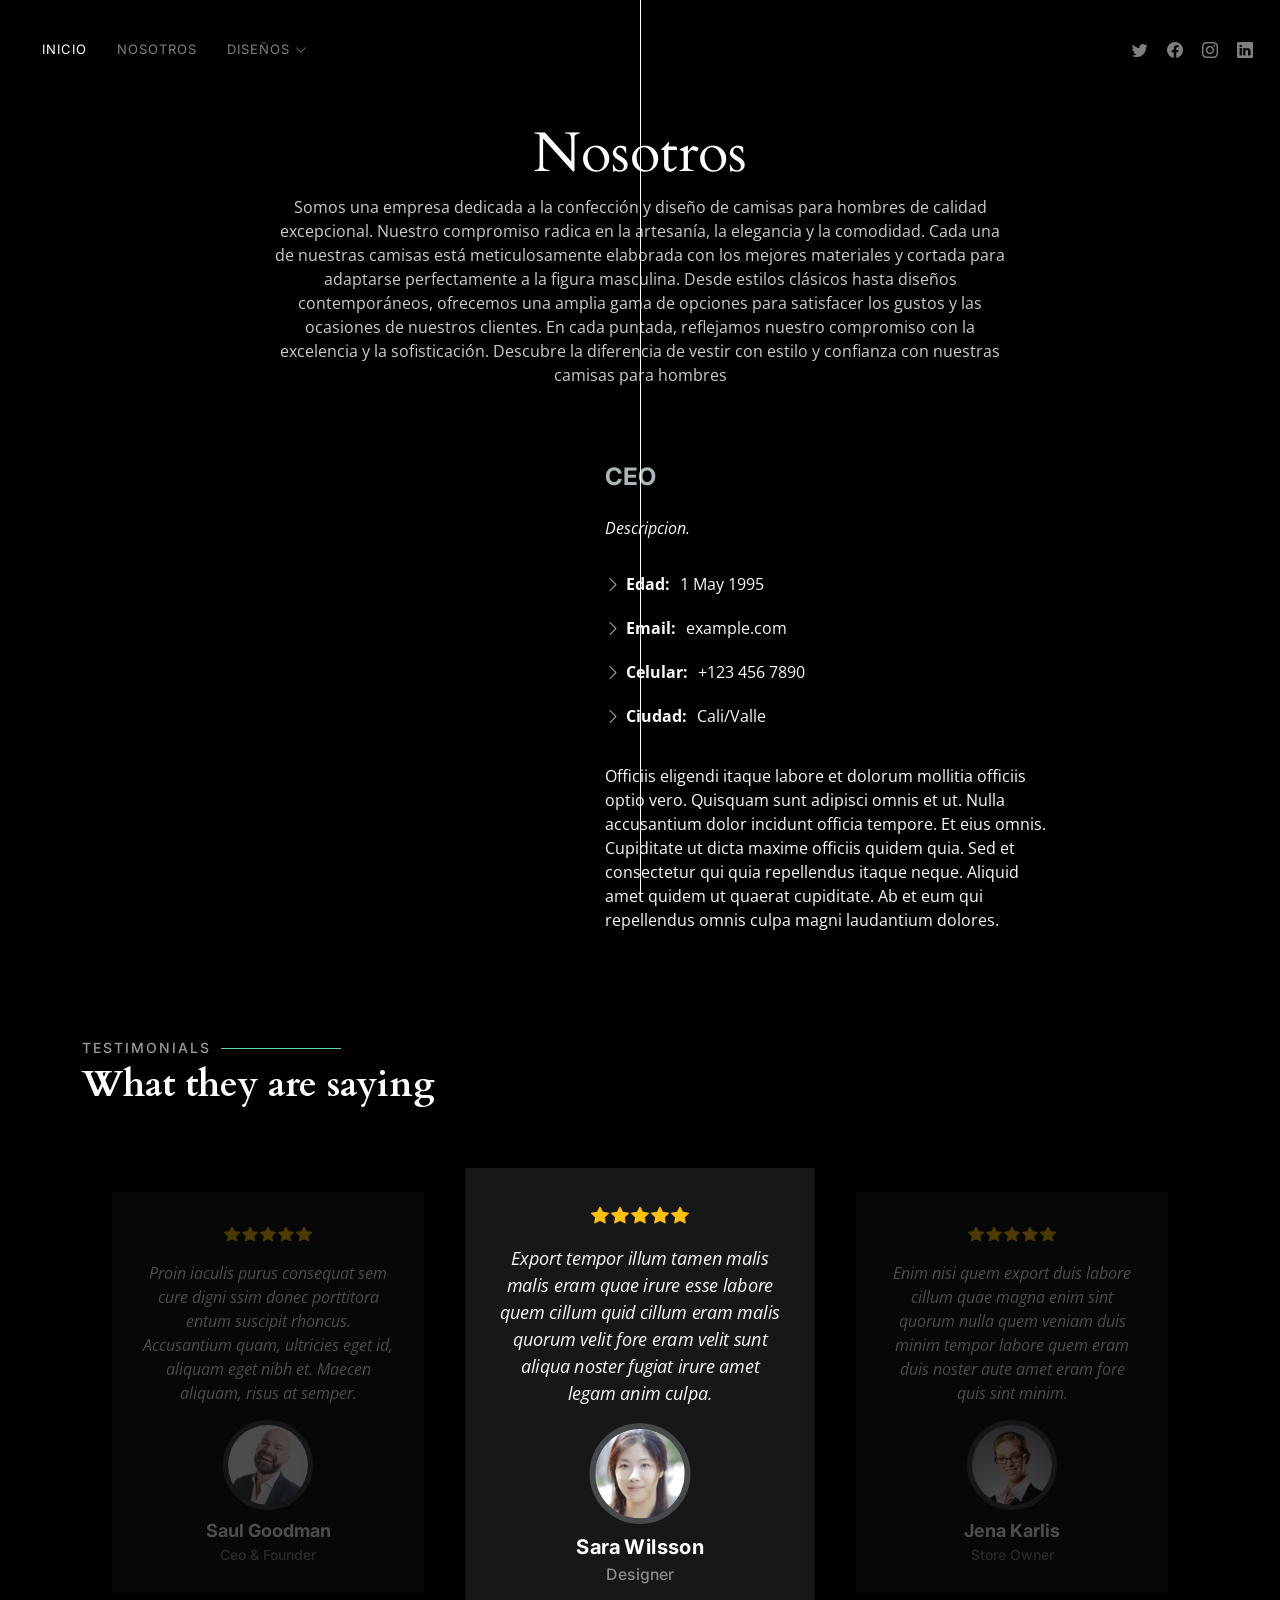
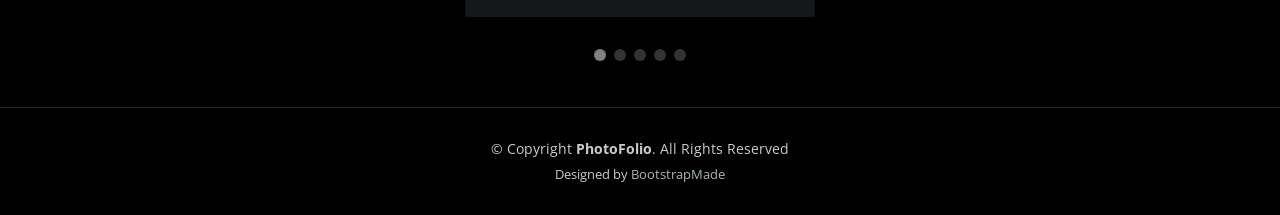
==== commit 576f9285: "HT-04 Ajuste a sesion nosotros" ====
--- a/about.html
+++ b/about.html
@@ -87,12 +87,15 @@
     <div class="page-header d-flex align-items-center">
       <div class="container position-relative">
         <div class="row d-flex justify-content-center">
-          <div class="col-lg-6 text-center">
-            <h2>About</h2>
-            <p>Odio et unde deleniti. Deserunt numquam exercitationem. Officiis quo odio sint voluptas consequatur ut a odio voluptatem. Sit dolorum debitis veritatis natus dolores. Quasi ratione sint. Sit quaerat ipsum dolorem.</p>
-
-            <a class="cta-btn" href="contact.html">Available for hire</a>
-
+          <div class="col-lg-8 text-center">
+            <h2>Nosotros</h2>
+            <p>Somos una empresa dedicada a la confección y diseño de camisas para hombres de calidad excepcional.
+              Nuestro compromiso radica en la artesanía, la elegancia y la comodidad. Cada una de nuestras camisas está
+              meticulosamente elaborada con los mejores materiales y cortada para adaptarse perfectamente a la figura
+              masculina. Desde estilos clásicos hasta diseños contemporáneos, ofrecemos una amplia gama de opciones para
+              satisfacer los gustos y las ocasiones de nuestros clientes. En cada puntada, reflejamos nuestro compromiso
+              con la excelencia y la sofisticación. Descubre la diferencia de vestir con estilo y confianza con nuestras
+              camisas para hombres</p>
           </div>
         </div>
       </div>
@@ -104,39 +107,26 @@
 
         <div class="row gy-4 justify-content-center">
           <div class="col-lg-4">
-            <img src="assets/img/profile-img.jpg" class="img-fluid" alt="">
+            <img src="assets/img/about.jpg" class="img-fluid" alt="">
           </div>
           <div class="col-lg-5 content">
-            <h2>Professional Photographer from New York</h2>
+            <h2>CEO</h2>
             <p class="fst-italic py-3">
-              Lorem ipsum dolor sit amet, consectetur adipiscing elit, sed do eiusmod tempor incididunt ut labore et dolore
-              magna aliqua.
+              Descripcion.
             </p>
             <div class="row">
               <div class="col-lg-6">
                 <ul>
-                  <li><i class="bi bi-chevron-right"></i> <strong>Birthday:</strong> <span>1 May 1995</span></li>
-                  <li><i class="bi bi-chevron-right"></i> <strong>Website:</strong> <span>www.example.com</span></li>
-                  <li><i class="bi bi-chevron-right"></i> <strong>Phone:</strong> <span>+123 456 7890</span></li>
-                  <li><i class="bi bi-chevron-right"></i> <strong>City:</strong> <span>New York, USA</span></li>
-                </ul>
-              </div>
-              <div class="col-lg-6">
-                <ul>
-                  <li><i class="bi bi-chevron-right"></i> <strong>Age:</strong> <span>30</span></li>
-                  <li><i class="bi bi-chevron-right"></i> <strong>Degree:</strong> <span>Master</span></li>
-                  <li><i class="bi bi-chevron-right"></i> <strong>PhEmailone:</strong> <span>email@example.com</span></li>
-                  <li><i class="bi bi-chevron-right"></i> <strong>Freelance:</strong> <span>Available</span></li>
+                  <li><i class="bi bi-chevron-right"></i> <strong>Edad:</strong> <span>1 May 1995</span></li>
+                  <li><i class="bi bi-chevron-right"></i> <strong>Email:</strong> <span>example.com</span></li>
+                  <li><i class="bi bi-chevron-right"></i> <strong>Celular:</strong> <span>+123 456 7890</span></li>
+                  <li><i class="bi bi-chevron-right"></i> <strong>Ciudad:</strong> <span>Cali/Valle</span></li>
                 </ul>
               </div>
             </div>
             <p class="py-3">
               Officiis eligendi itaque labore et dolorum mollitia officiis optio vero. Quisquam sunt adipisci omnis et ut. Nulla accusantium dolor incidunt officia tempore. Et eius omnis.
               Cupiditate ut dicta maxime officiis quidem quia. Sed et consectetur qui quia repellendus itaque neque. Aliquid amet quidem ut quaerat cupiditate. Ab et eum qui repellendus omnis culpa magni laudantium dolores.
-            </p>
-            <p class="m-0">
-              Recusandae est praesentium consequatur eos voluptatem. Vitae dolores aliquam itaque odio nihil. Neque ut neque ut quae voluptas. Maxime corporis aut ut ipsum consequatur. Repudiandae sunt sequi minus qui et. Doloribus molestiae officiis.
-              Soluta eligendi fugiat omnis enim. Numquam alias sint possimus eveniet ad. Ratione in earum eum magni totam.
             </p>
           </div>
         </div>
--- a/assets/css/main.css
+++ b/assets/css/main.css
@@ -1301,3 +1301,27 @@
 .size-box:hover {
   background-color: #f0f0f0;
 }
+
+/*--------------------------------------------------------------
+# productos relacionados
+--------------------------------------------------------------*/
+.producto-relacionado {
+  position: relative;
+  overflow: hidden;
+  transition: transform 0.2s ease-in-out;
+  cursor: pointer;
+}
+
+.producto-relacionado img {
+  max-width: 100%;
+}
+
+/* Efecto al pasar el cursor */
+.producto-relacionado:hover {
+  transform: scale(1.05); /* Aumenta el tamaño en un 5% */
+}
+
+.producto-relacionado:hover img {
+  filter: brightness(0.8); /* Cambia el brillo de la imagen al pasar el cursor */
+}
+
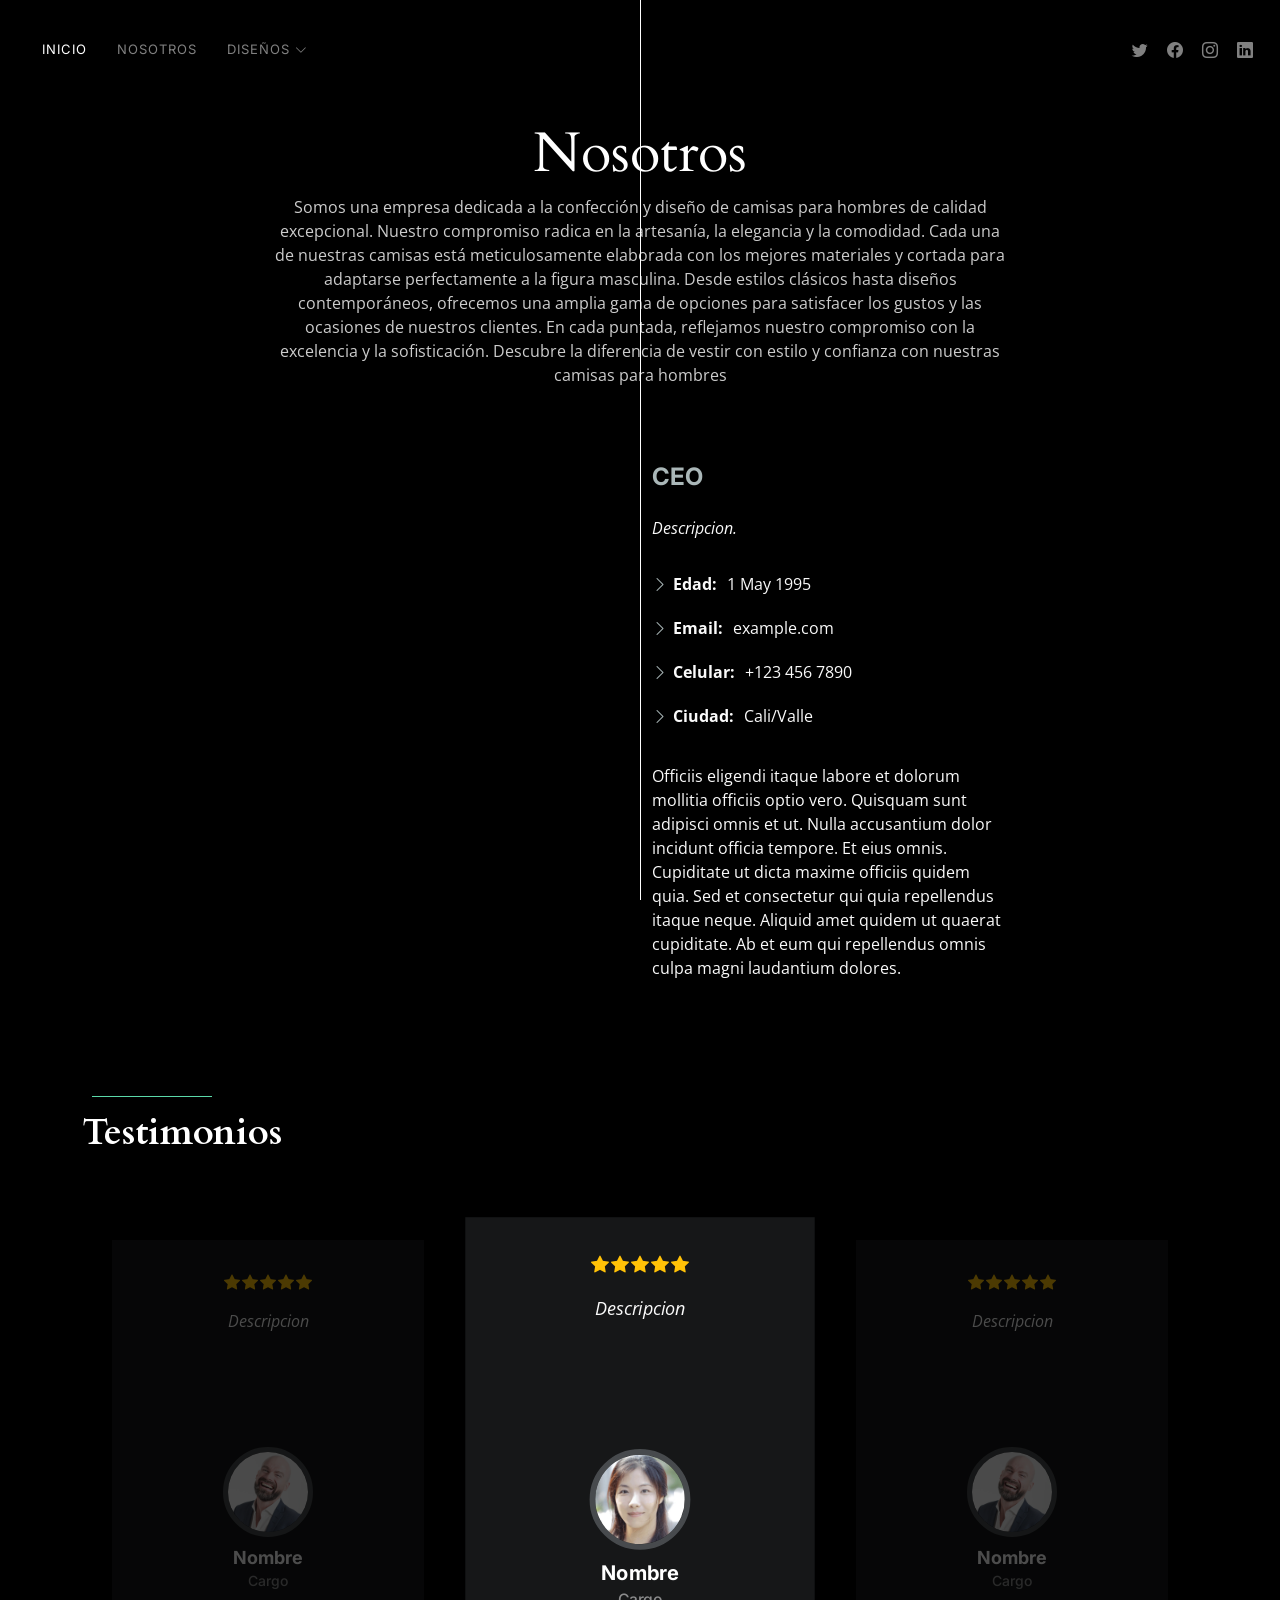
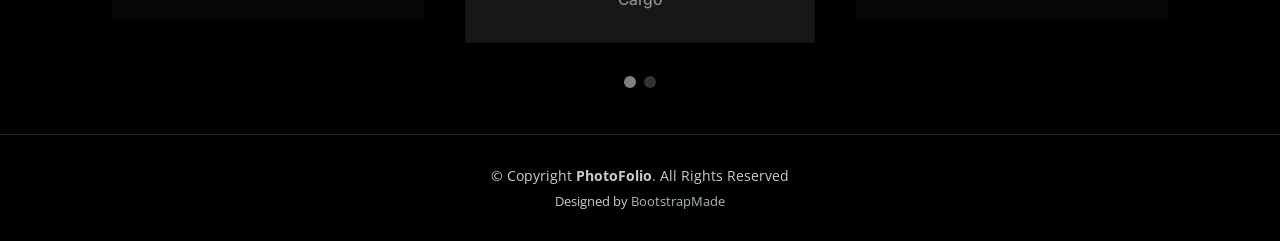
==== commit 28bca5d7: "HT-04 se agrega hover a imagenes de inicio" ====
--- a/about.html
+++ b/about.html
@@ -51,10 +51,6 @@
             <ul>
               <li><a href="gallery.html">Deportivos</a></li>
               <li><a href="gallery.html">Over size</a></li>
-              <li><a href="gallery.html">Architecture</a></li>
-              <li><a href="gallery.html">Animals</a></li>
-              <li><a href="gallery.html">Sports</a></li>
-              <li><a href="gallery.html">Travel</a></li>
               <li class="dropdown"><a href="#"><span>Sub Menu</span> <i class="bi bi-chevron-down dropdown-indicator"></i></a>
                 <ul>
                   <li><a href="#">Sub Menu 1</a></li>
@@ -109,13 +105,13 @@
           <div class="col-lg-4">
             <img src="assets/img/about.jpg" class="img-fluid" alt="">
           </div>
-          <div class="col-lg-5 content">
+          <div class="col-lg-4 content">
             <h2>CEO</h2>
             <p class="fst-italic py-3">
               Descripcion.
             </p>
             <div class="row">
-              <div class="col-lg-6">
+              <div class="col-lg-12">
                 <ul>
                   <li><i class="bi bi-chevron-right"></i> <strong>Edad:</strong> <span>1 May 1995</span></li>
                   <li><i class="bi bi-chevron-right"></i> <strong>Email:</strong> <span>example.com</span></li>
@@ -139,8 +135,8 @@
       <div class="container">
 
         <div class="section-header">
-          <h2>Testimonials</h2>
-          <p>What they are saying</p>
+          <h2></h2>
+          <p>Testimonios</p>
         </div>
 
         <div class="slides-3 swiper">
@@ -152,12 +148,12 @@
                   <i class="bi bi-star-fill"></i><i class="bi bi-star-fill"></i><i class="bi bi-star-fill"></i><i class="bi bi-star-fill"></i><i class="bi bi-star-fill"></i>
                 </div>
                 <p>
-                  Proin iaculis purus consequat sem cure digni ssim donec porttitora entum suscipit rhoncus. Accusantium quam, ultricies eget id, aliquam eget nibh et. Maecen aliquam, risus at semper.
+                  Descripcion
                 </p>
                 <div class="profile mt-auto">
                   <img src="assets/img/testimonials/testimonials-1.jpg" class="testimonial-img" alt="">
-                  <h3>Saul Goodman</h3>
-                  <h4>Ceo &amp; Founder</h4>
+                  <h3>Nombre</h3>
+                  <h4>Cargo</h4>
                 </div>
               </div>
             </div><!-- End testimonial item -->
@@ -168,60 +164,12 @@
                   <i class="bi bi-star-fill"></i><i class="bi bi-star-fill"></i><i class="bi bi-star-fill"></i><i class="bi bi-star-fill"></i><i class="bi bi-star-fill"></i>
                 </div>
                 <p>
-                  Export tempor illum tamen malis malis eram quae irure esse labore quem cillum quid cillum eram malis quorum velit fore eram velit sunt aliqua noster fugiat irure amet legam anim culpa.
+                  Descripcion
                 </p>
                 <div class="profile mt-auto">
                   <img src="assets/img/testimonials/testimonials-2.jpg" class="testimonial-img" alt="">
-                  <h3>Sara Wilsson</h3>
-                  <h4>Designer</h4>
-                </div>
-              </div>
-            </div><!-- End testimonial item -->
-
-            <div class="swiper-slide">
-              <div class="testimonial-item">
-                <div class="stars">
-                  <i class="bi bi-star-fill"></i><i class="bi bi-star-fill"></i><i class="bi bi-star-fill"></i><i class="bi bi-star-fill"></i><i class="bi bi-star-fill"></i>
-                </div>
-                <p>
-                  Enim nisi quem export duis labore cillum quae magna enim sint quorum nulla quem veniam duis minim tempor labore quem eram duis noster aute amet eram fore quis sint minim.
-                </p>
-                <div class="profile mt-auto">
-                  <img src="assets/img/testimonials/testimonials-3.jpg" class="testimonial-img" alt="">
-                  <h3>Jena Karlis</h3>
-                  <h4>Store Owner</h4>
-                </div>
-              </div>
-            </div><!-- End testimonial item -->
-
-            <div class="swiper-slide">
-              <div class="testimonial-item">
-                <div class="stars">
-                  <i class="bi bi-star-fill"></i><i class="bi bi-star-fill"></i><i class="bi bi-star-fill"></i><i class="bi bi-star-fill"></i><i class="bi bi-star-fill"></i>
-                </div>
-                <p>
-                  Fugiat enim eram quae cillum dolore dolor amet nulla culpa multos export minim fugiat minim velit minim dolor enim duis veniam ipsum anim magna sunt elit fore quem dolore labore illum veniam.
-                </p>
-                <div class="profile mt-auto">
-                  <img src="assets/img/testimonials/testimonials-4.jpg" class="testimonial-img" alt="">
-                  <h3>Matt Brandon</h3>
-                  <h4>Freelancer</h4>
-                </div>
-              </div>
-            </div><!-- End testimonial item -->
-
-            <div class="swiper-slide">
-              <div class="testimonial-item">
-                <div class="stars">
-                  <i class="bi bi-star-fill"></i><i class="bi bi-star-fill"></i><i class="bi bi-star-fill"></i><i class="bi bi-star-fill"></i><i class="bi bi-star-fill"></i>
-                </div>
-                <p>
-                  Quis quorum aliqua sint quem legam fore sunt eram irure aliqua veniam tempor noster veniam enim culpa labore duis sunt culpa nulla illum cillum fugiat legam esse veniam culpa fore nisi cillum quid.
-                </p>
-                <div class="profile mt-auto">
-                  <img src="assets/img/testimonials/testimonials-5.jpg" class="testimonial-img" alt="">
-                  <h3>John Larson</h3>
-                  <h4>Entrepreneur</h4>
+                  <h3>Nombre</h3>
+                  <h4>Cargo</h4>
                 </div>
               </div>
             </div><!-- End testimonial item -->
--- a/assets/css/main.css
+++ b/assets/css/main.css
@@ -286,7 +286,7 @@
   transition: all 0.5s;
   z-index: 997;
   padding: 30px 0;
-  background-color: #000;
+  background-color: rgba(0, 0, 0, 0.8);
 }
 
 .header .logo {
@@ -1303,6 +1303,22 @@
 }
 
 /*--------------------------------------------------------------
+# hover de img
+--------------------------------------------------------------*/
+.img-hover {
+  position: absolute;
+  top: 0;
+  left: 0;
+  opacity: 0; /* Inicialmente oculta la imagen de cambio */
+  transition: opacity 0.3s ease; /* Agrega una transición suave de opacidad */
+}
+
+.gallery-item:hover .img-hover {
+  opacity: 1; /* Muestra la imagen de cambio al pasar el cursor sobre .gallery-item */
+}
+
+
+/*--------------------------------------------------------------
 # productos relacionados
 --------------------------------------------------------------*/
 .producto-relacionado {
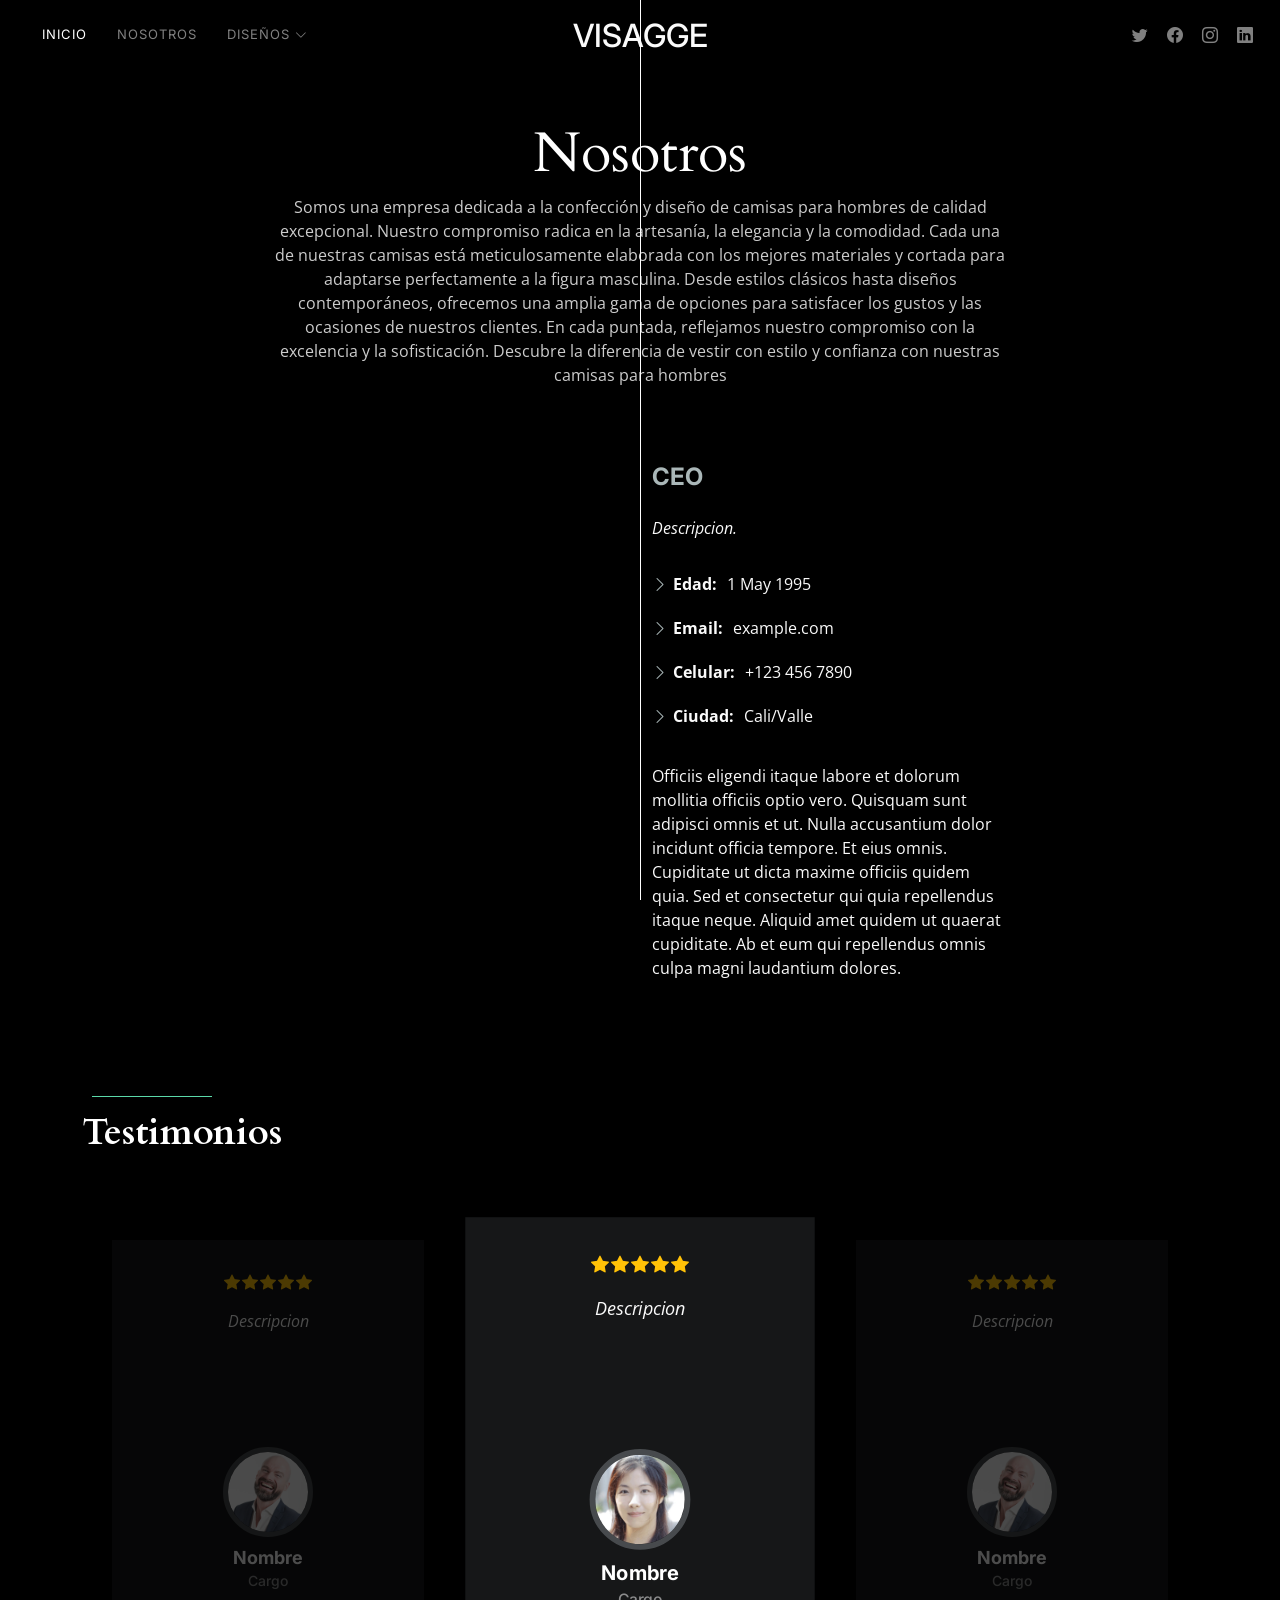
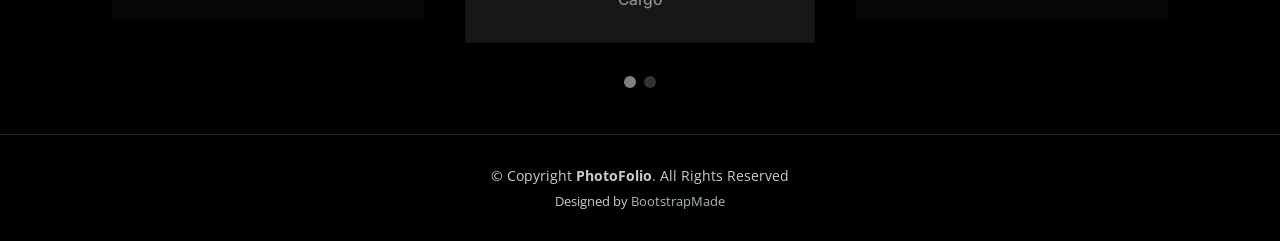
==== commit 556df5e2: "HT-05 Ajuste en barra de navegacion inicio y nosotros" ====
--- a/about.html
+++ b/about.html
@@ -43,7 +43,7 @@
   <header id="header" class="header d-flex align-items-center fixed-top">
     <div class="container-fluid d-flex align-items-center justify-content-between">
 
-      <nav id="navbar" class="navbar">
+      <nav id="navbar" class="navbar" style="z-index: 5;">
         <ul>
           <li><a href="index.html" class="active">Inicio</a></li>
           <li><a href="about.html">Nosotros</a></li>
@@ -65,7 +65,13 @@
         </ul>
       </nav><!-- .navbar -->
 
-      <div class="header-social-links">
+      <div class="row d-flex justify-content-center" style="width: 100%; position: absolute;">
+          <div class="col-lg-12 text-center">
+            <h2 style="margin-top:10px;"><span>VISAGGE</span></h2>
+          </div>
+      </div>
+
+      <div class="header-social-links" style="z-index: 5;">
         <a href="#" class="twitter"><i class="bi bi-twitter"></i></a>
         <a href="#" class="facebook"><i class="bi bi-facebook"></i></a>
         <a href="#" class="instagram"><i class="bi bi-instagram"></i></a>
--- a/assets/css/main.css
+++ b/assets/css/main.css
@@ -285,11 +285,11 @@
 .header {
   transition: all 0.5s;
   z-index: 997;
-  padding: 30px 0;
+  padding: 15px 0;
   background-color: rgba(0, 0, 0, 0.8);
 }
 
-.header .logo {
+.header .logo {z
   transition: 0.3s;
 }
 
@@ -714,7 +714,6 @@
 .gallery .gallery-item {
   position: relative;
   overflow: hidden;
-  border-radius: 10px;
 }
 
 .gallery .gallery-item img {
@@ -1341,3 +1340,15 @@
   filter: brightness(0.8); /* Cambia el brillo de la imagen al pasar el cursor */
 }
 
+/*-------------------------------------------------------------
+# carousell
+--------------------------------------------------------------*/
+.slider {
+  padding-top: 40px;
+}
+@media (max-width: 768px) {
+  .slider {
+    padding-top: 100px;
+  }
+}
+
